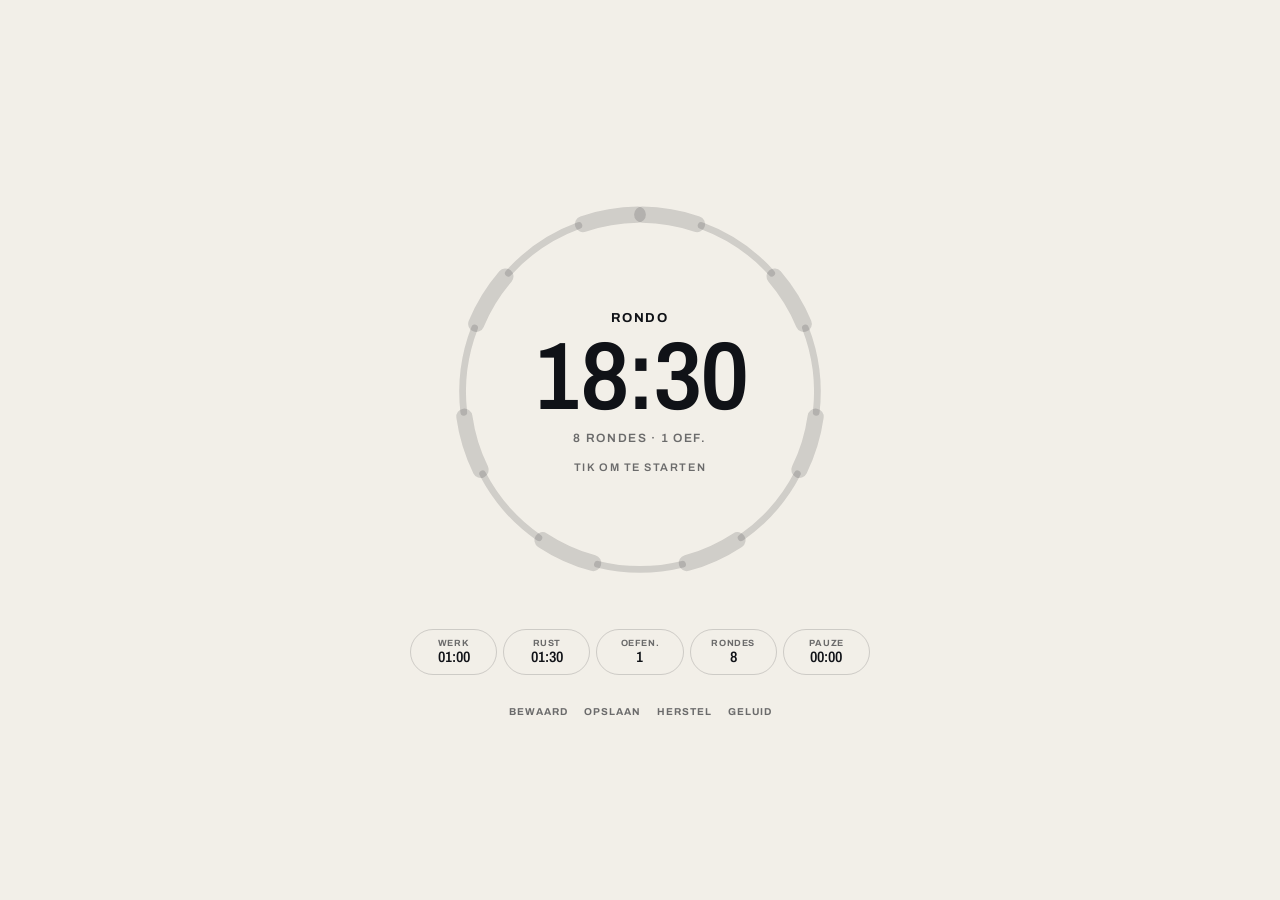
==== web/index.html @ 4c0f2338 "Add Rondo: house style, web app and interface concepts Rondo is V2 of the interval timer, rebuilt ar" ====
<!DOCTYPE html>
<html lang="nl">
<head>
<meta charset="utf-8">
<meta name="viewport" content="width=device-width, initial-scale=1, viewport-fit=cover, maximum-scale=1, user-scalable=no">
<title>Rondo</title>
<meta name="description" content="Intervaltraining als cirkelpartituur.">
<meta name="theme-color" content="#101217">
<meta name="apple-mobile-web-app-capable" content="yes">
<meta name="mobile-web-app-capable" content="yes">
<meta name="apple-mobile-web-app-status-bar-style" content="black-translucent">
<meta name="apple-mobile-web-app-title" content="Rondo">
<link rel="manifest" href="manifest.webmanifest">
<link rel="apple-touch-icon" href="icons/icon-180.png">
<link rel="icon" href="icons/icon-192.png">
<link rel="preconnect" href="https://fonts.googleapis.com">
<link rel="preconnect" href="https://fonts.gstatic.com" crossorigin>
<link rel="stylesheet" href="https://fonts.googleapis.com/css2?family=Archivo:wdth,wght@62..125,400..700&display=swap">
<link rel="stylesheet" href="styles.css">
</head>
<body>

<main class="stage" id="stage">

  <!-- De cirkelpartituur -->
  <button class="score" id="score" type="button" aria-label="Starten">
    <svg class="ring" id="ring" viewBox="0 0 320 320" aria-hidden="true">
      <g id="arcsDone"></g>
      <g id="arcsNext"></g>
      <g id="arcsNow"></g>
    </svg>

    <div class="readout">
      <span class="phase" id="phase">Rondo</span>
      <span class="clock" id="clock">18:30</span>
      <span class="meta" id="meta">8 rondes · 18:30</span>
      <span class="cue" id="cue">tik om te starten</span>
    </div>
  </button>

  <!-- Instellingen -->
  <nav class="chips" id="chips" aria-label="Instellingen">
    <button class="chip" type="button" data-field="work"><small>Werk</small><b id="vWork">00:45</b></button>
    <button class="chip" type="button" data-field="rest"><small>Rust</small><b id="vRest">01:15</b></button>
    <button class="chip" type="button" data-field="exercises"><small>Oefen.</small><b id="vExercises">1</b></button>
    <button class="chip" type="button" data-field="rounds"><small>Rondes</small><b id="vRounds">8</b></button>
    <button class="chip" type="button" data-field="resetRound"><small>Pauze</small><b id="vResetRound">00:00</b></button>
  </nav>

  <div class="bar">
    <button class="link" id="btnLibrary" type="button">Bewaard</button>
    <button class="link" id="btnSave" type="button">Opslaan</button>
    <button class="link" id="btnReset" type="button">Herstel</button>
    <button class="link" id="btnSound" type="button" aria-pressed="true">Geluid</button>
  </div>
</main>

<!-- Bewerken -->
<div class="sheet-wrap" id="editWrap" hidden>
  <div class="scrim" data-close></div>
  <section class="sheet" role="dialog" aria-modal="true" aria-labelledby="editTitle">
    <h2 id="editTitle">Werk</h2>
    <div class="dial">
      <button class="nudge" id="less" type="button" aria-label="Minder">–</button>
      <output class="dial-value" id="editValue">00:45</output>
      <button class="nudge" id="more" type="button" aria-label="Meer">+</button>
    </div>
    <div class="presets" id="presets"></div>
    <div class="sheet-bar">
      <button class="link" data-close type="button">Annuleren</button>
      <button class="solid" id="editOk" type="button">Klaar</button>
    </div>
  </section>
</div>

<!-- Bewaarde trainingen -->
<div class="sheet-wrap" id="libWrap" hidden>
  <div class="scrim" data-close></div>
  <section class="sheet" role="dialog" aria-modal="true" aria-labelledby="libTitle">
    <h2 id="libTitle">Bewaarde trainingen</h2>
    <div class="library" id="library"></div>
    <div class="sheet-bar">
      <button class="link" data-close type="button">Sluiten</button>
    </div>
  </section>
</div>

<script src="app.js"></script>
</body>
</html>
---- web/styles.css ----
/* Rondo — de cirkelpartituur. Zie BRAND.md. */

:root {
  --ink: #101217;
  --ink-2: #191c23;
  --bone: #f2efe8;
  --pulse: #ff2e63;
  --deep: #00c2a8;
  --amber: #ffb443;

  --bg: var(--ink);
  --fg: var(--bone);
  --raised: var(--ink-2);
  --hair: rgba(242, 239, 232, .18);
  --mute: rgba(242, 239, 232, .55);
  --accent: var(--bone);

  --safe-t: env(safe-area-inset-top, 0px);
  --safe-b: env(safe-area-inset-bottom, 0px);
}

/* Papier: dezelfde partituur, omgekeerd. Accenten een tint dieper zodat ze
   op bot leesbaar blijven. */
@media (prefers-color-scheme: light) {
  :root:not([data-theme="dark"]) {
    --pulse: #e31b50;
    --deep: #00897b;
    --amber: #a86a00;
    --bg: var(--bone);
    --fg: var(--ink);
    --raised: #e6e2d9;
    --hair: rgba(16, 18, 23, .16);
    --mute: rgba(16, 18, 23, .6);
    --accent: var(--ink);
  }
}

:root[data-theme="light"] {
  --pulse: #e31b50;
  --deep: #00897b;
  --amber: #a86a00;
  --bg: var(--bone);
  --fg: var(--ink);
  --raised: #e6e2d9;
  --hair: rgba(16, 18, 23, .16);
  --mute: rgba(16, 18, 23, .6);
  --accent: var(--ink);
}

* { box-sizing: border-box; -webkit-tap-highlight-color: transparent; }

html, body {
  margin: 0;
  min-height: 100%;
  background: var(--bg);
  color: var(--fg);
  font-family: Archivo, system-ui, -apple-system, "Segoe UI", sans-serif;
  -webkit-user-select: none;
  user-select: none;
  transition: background-color .4s ease, color .4s ease;
}

body.is-work { --accent: var(--pulse); }
body.is-rest { --accent: var(--deep); }
body.is-reset { --accent: var(--amber); }

/* ── Toneel ─────────────────────────────────────────────────────── */
.stage {
  min-height: 100svh;
  display: flex;
  flex-direction: column;
  align-items: center;
  justify-content: center;
  gap: 22px;
  padding: calc(var(--safe-t) + 16px) 14px calc(var(--safe-b) + 14px);
}

/* ── De partituur ───────────────────────────────────────────────── */
.score {
  position: relative;
  width: min(88vw, 50svh, 430px);
  aspect-ratio: 1;
  flex: 0 0 auto;
  border: 0;
  padding: 0;
  background: none;
  color: inherit;
  font: inherit;
  cursor: pointer;
  display: grid;
  place-items: center;
}

.ring { position: absolute; inset: 0; width: 100%; height: 100%; overflow: visible; }

.ring path {
  fill: none;
  stroke-linecap: round;
  transition: stroke .4s ease, opacity .4s ease;
}

.readout {
  display: flex;
  flex-direction: column;
  align-items: center;
  gap: 2px;
  pointer-events: none;
}

.phase {
  font-size: clamp(11px, 2.9vw, 13px);
  font-weight: 700;
  letter-spacing: .14em;
  text-transform: uppercase;
  color: var(--accent);
  transition: color .4s ease;
}

.clock {
  font-size: clamp(54px, 17vw, 96px);
  font-weight: 600;
  font-variation-settings: "wdth" 85, "wght" 600;
  font-variant-numeric: tabular-nums;
  letter-spacing: -.02em;
  line-height: 1;
  margin: 2px 0 4px;
}

.meta {
  font-size: clamp(10px, 2.6vw, 12px);
  font-weight: 600;
  letter-spacing: .14em;
  text-transform: uppercase;
  color: var(--mute);
}

.cue {
  margin-top: 14px;
  font-size: 11px;
  font-weight: 600;
  letter-spacing: .14em;
  text-transform: uppercase;
  color: var(--mute);
  opacity: 1;
  transition: opacity .3s ease;
  pointer-events: none;
}
.score.is-live .cue { opacity: 0; }

/* ── Instelchips ────────────────────────────────────────────────── */
.chips {
  display: grid;
  grid-template-columns: repeat(5, minmax(0, 1fr));
  gap: 6px;
  width: 100%;
  max-width: 460px;
}

@media (max-width: 330px) {
  .chips { grid-template-columns: repeat(3, minmax(0, 1fr)); }
}

.chip {
  display: flex;
  flex-direction: column;
  align-items: center;
  gap: 1px;
  min-width: 0;
  padding: 8px 6px 9px;
  border: 1px solid var(--hair);
  border-radius: 999px;
  background: none;
  color: var(--fg);
  font: inherit;
  cursor: pointer;
  transition: border-color .2s ease, background-color .2s ease;
}
.chip:active { background: var(--raised); }
.chip.is-live { border-color: var(--accent); }

.chip small {
  font-size: 9px;
  font-weight: 700;
  letter-spacing: .07em;
  text-transform: uppercase;
  color: var(--mute);
}

.chip b {
  font-size: 15px;
  font-weight: 600;
  font-variation-settings: "wdth" 80, "wght" 600;
  font-variant-numeric: tabular-nums;
}

/* ── Onderbalk ──────────────────────────────────────────────────── */
.bar { display: flex; justify-content: center; gap: 2px; }

.link {
  border: 0;
  background: none;
  color: var(--mute);
  font: inherit;
  font-size: 10px;
  font-weight: 700;
  letter-spacing: .1em;
  text-transform: uppercase;
  padding: 9px 7px;
  cursor: pointer;
  transition: color .2s ease;
}
.link:hover, .link:focus-visible { color: var(--fg); }
.link[aria-pressed="false"] { opacity: .45; }

:focus-visible { outline: 2px solid var(--accent); outline-offset: 3px; border-radius: 4px; }

/* ── Sheets ─────────────────────────────────────────────────────── */
.sheet-wrap { position: fixed; inset: 0; z-index: 20; display: flex; align-items: flex-end; justify-content: center; }
.sheet-wrap[hidden] { display: none; }
.scrim { position: absolute; inset: 0; background: rgba(0, 0, 0, .6); }

.sheet {
  position: relative;
  width: min(100%, 460px);
  background: var(--bg);
  border: 1px solid var(--hair);
  border-bottom: 0;
  border-radius: 20px 20px 0 0;
  padding: 22px 20px calc(var(--safe-b) + 18px);
  animation: rise .22s ease-out;
}
@keyframes rise { from { transform: translateY(20px); opacity: .5; } }

.sheet h2 {
  margin: 0 0 20px;
  font-size: 11px;
  font-weight: 700;
  letter-spacing: .16em;
  text-transform: uppercase;
  color: var(--mute);
  text-align: center;
}

.dial { display: grid; grid-template-columns: 56px 1fr 56px; align-items: center; gap: 10px; }

.nudge {
  height: 56px;
  border: 1px solid var(--hair);
  border-radius: 50%;
  background: none;
  color: var(--fg);
  font-size: 24px;
  font-weight: 400;
  cursor: pointer;
}
.nudge:active { background: var(--raised); }

.dial-value {
  text-align: center;
  font-size: 46px;
  font-weight: 600;
  font-variation-settings: "wdth" 85, "wght" 600;
  font-variant-numeric: tabular-nums;
  letter-spacing: -.02em;
}

.presets { display: flex; flex-wrap: wrap; gap: 7px; justify-content: center; margin-top: 20px; }

.preset {
  border: 1px solid var(--hair);
  border-radius: 999px;
  background: none;
  color: var(--fg);
  padding: 8px 14px;
  font: inherit;
  font-size: 13px;
  font-weight: 600;
  font-variant-numeric: tabular-nums;
  cursor: pointer;
}
.preset[aria-pressed="true"] { background: var(--fg); border-color: var(--fg); color: var(--bg); }

.sheet-bar { display: flex; align-items: center; justify-content: space-between; gap: 10px; margin-top: 22px; }

.solid {
  flex: 1;
  min-height: 48px;
  border: 0;
  border-radius: 999px;
  background: var(--fg);
  color: var(--bg);
  font: inherit;
  font-size: 12px;
  font-weight: 700;
  letter-spacing: .14em;
  text-transform: uppercase;
  cursor: pointer;
}

.library { display: flex; flex-direction: column; gap: 7px; max-height: 46svh; overflow-y: auto; }

.saved {
  display: grid;
  grid-template-columns: 1fr auto;
  align-items: center;
  gap: 10px;
  padding: 13px 16px;
  border: 1px solid var(--hair);
  border-radius: 14px;
  background: none;
  color: var(--fg);
  font: inherit;
  text-align: left;
  cursor: pointer;
}
.saved:active { background: var(--raised); }
.saved b { font-size: 14px; font-weight: 600; }
.saved small { display: block; margin-top: 2px; font-size: 12px; color: var(--mute); font-variant-numeric: tabular-nums; }
.saved span { font-size: 11px; font-weight: 700; letter-spacing: .12em; color: var(--mute); }

.empty { padding: 20px 0; text-align: center; font-size: 13px; color: var(--mute); }

/* ── Landschap ──────────────────────────────────────────────────── */
@media (orientation: landscape) and (max-height: 540px) {
  .stage { flex-direction: row; flex-wrap: wrap; gap: 24px; }
  .score { width: min(42svh, 300px); }
  .chips { max-width: 260px; }
  .bar { flex-basis: 100%; }
}

@media (prefers-reduced-motion: reduce) {
  * { animation: none !important; }
  html, body, .ring path, .phase { transition: none !important; }
}
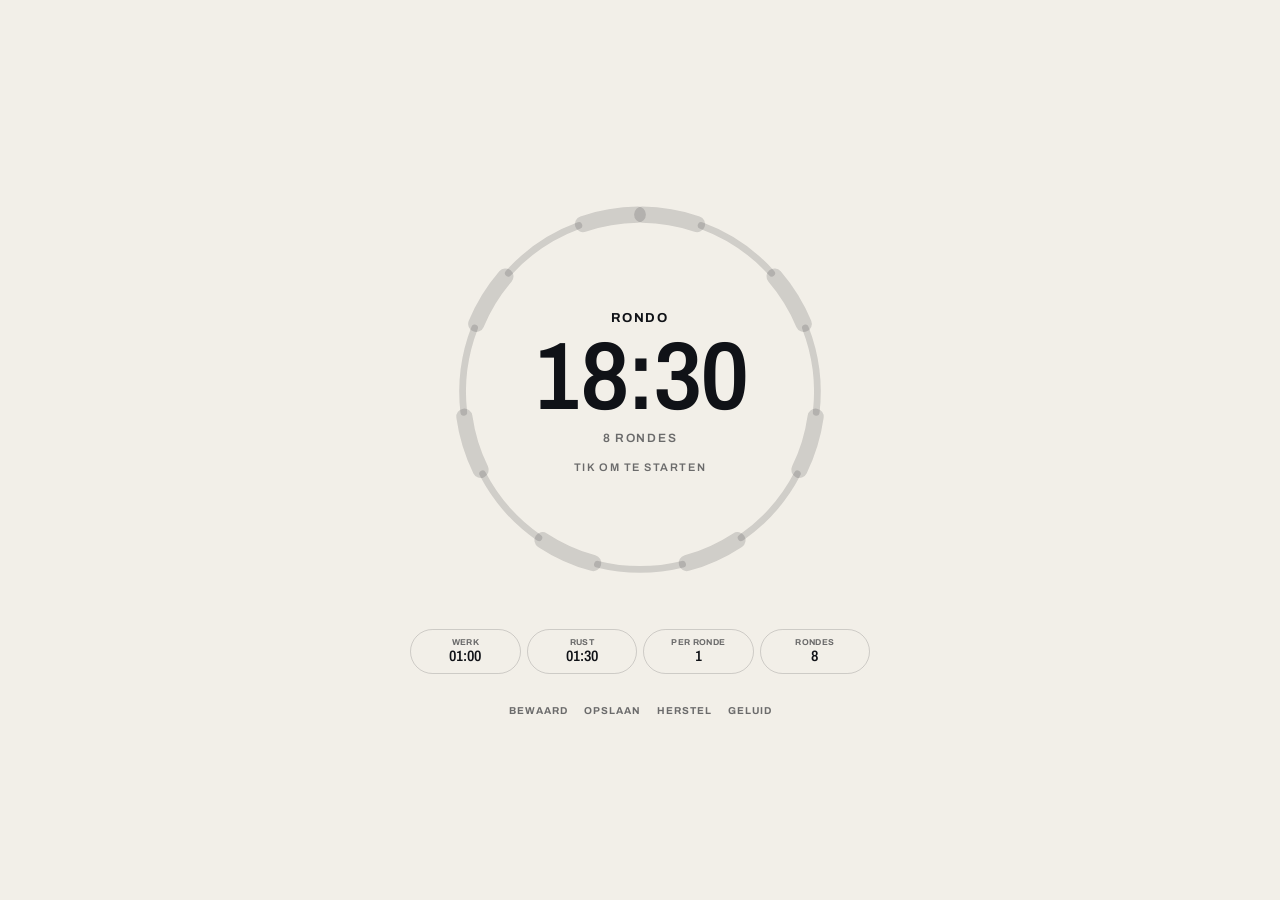
==== commit c9d040d7: "Name the per-round setting for what it does, and hide an idle pause Reported from use: the differenc" ====
--- a/web/index.html
+++ b/web/index.html
@@ -42,7 +42,7 @@
   <nav class="chips" id="chips" aria-label="Instellingen">
     <button class="chip" type="button" data-field="work"><small>Werk</small><b id="vWork">00:45</b></button>
     <button class="chip" type="button" data-field="rest"><small>Rust</small><b id="vRest">01:15</b></button>
-    <button class="chip" type="button" data-field="exercises"><small>Oefen.</small><b id="vExercises">1</b></button>
+    <button class="chip" type="button" data-field="exercises"><small>Per ronde</small><b id="vExercises">1</b></button>
     <button class="chip" type="button" data-field="rounds"><small>Rondes</small><b id="vRounds">8</b></button>
     <button class="chip" type="button" data-field="resetRound"><small>Pauze</small><b id="vResetRound">00:00</b></button>
   </nav>
@@ -60,6 +60,7 @@
   <div class="scrim" data-close></div>
   <section class="sheet" role="dialog" aria-modal="true" aria-labelledby="editTitle">
     <h2 id="editTitle">Werk</h2>
+    <p class="sheet-note" id="editNote" hidden></p>
     <div class="dial">
       <button class="nudge" id="less" type="button" aria-label="Minder">–</button>
       <output class="dial-value" id="editValue">00:45</output>
--- a/web/styles.css
+++ b/web/styles.css
@@ -150,14 +150,17 @@
 /* ── Instelchips ────────────────────────────────────────────────── */
 .chips {
   display: grid;
-  grid-template-columns: repeat(5, minmax(0, 1fr));
+  grid-auto-flow: column;
+  grid-auto-columns: minmax(0, 1fr);
   gap: 6px;
   width: 100%;
   max-width: 460px;
 }
 
+.chip[hidden] { display: none; }
+
 @media (max-width: 330px) {
-  .chips { grid-template-columns: repeat(3, minmax(0, 1fr)); }
+  .chips { grid-auto-flow: row; grid-template-columns: repeat(3, minmax(0, 1fr)); }
 }
 
 .chip {
@@ -166,7 +169,7 @@
   align-items: center;
   gap: 1px;
   min-width: 0;
-  padding: 8px 6px 9px;
+  padding: 8px 4px 9px;
   border: 1px solid var(--hair);
   border-radius: 999px;
   background: none;
@@ -179,10 +182,11 @@
 .chip.is-live { border-color: var(--accent); }
 
 .chip small {
-  font-size: 9px;
-  font-weight: 700;
-  letter-spacing: .07em;
-  text-transform: uppercase;
+  font-size: 8.5px;
+  font-weight: 700;
+  letter-spacing: .04em;
+  text-transform: uppercase;
+  white-space: nowrap;
   color: var(--mute);
 }
 
@@ -215,7 +219,15 @@
 :focus-visible { outline: 2px solid var(--accent); outline-offset: 3px; border-radius: 4px; }
 
 /* ── Sheets ─────────────────────────────────────────────────────── */
-.sheet-wrap { position: fixed; inset: 0; z-index: 20; display: flex; align-items: flex-end; justify-content: center; }
+.sheet-wrap {
+  position: fixed;
+  inset: 0;
+  height: 100dvh;
+  z-index: 20;
+  display: flex;
+  align-items: flex-end;
+  justify-content: center;
+}
 .sheet-wrap[hidden] { display: none; }
 .scrim { position: absolute; inset: 0; background: rgba(0, 0, 0, .6); }
 
@@ -227,9 +239,21 @@
   border-bottom: 0;
   border-radius: 20px 20px 0 0;
   padding: 22px 20px calc(var(--safe-b) + 18px);
-  animation: rise .22s ease-out;
-}
-@keyframes rise { from { transform: translateY(20px); opacity: .5; } }
+  animation: rise .2s ease-out;
+}
+
+/* Bewust zonder transform: een verschoven laag kan op iOS zijn aanraakzone
+   op de oude plek houden, waardoor je net naast de knoppen tikt. */
+@keyframes rise { from { opacity: 0; } }
+
+.sheet-note {
+  margin: -12px 0 18px;
+  font-size: 13px;
+  line-height: 1.45;
+  color: var(--mute);
+  text-align: center;
+}
+.sheet-note[hidden] { display: none; }
 
 .sheet h2 {
   margin: 0 0 20px;
@@ -264,16 +288,22 @@
   letter-spacing: -.02em;
 }
 
-.presets { display: flex; flex-wrap: wrap; gap: 7px; justify-content: center; margin-top: 20px; }
+.presets {
+  display: grid;
+  grid-template-columns: repeat(3, minmax(0, 1fr));
+  gap: 8px;
+  margin-top: 20px;
+}
 
 .preset {
   border: 1px solid var(--hair);
   border-radius: 999px;
   background: none;
   color: var(--fg);
-  padding: 8px 14px;
-  font: inherit;
-  font-size: 13px;
+  min-height: 46px;
+  padding: 8px 10px;
+  font: inherit;
+  font-size: 14px;
   font-weight: 600;
   font-variant-numeric: tabular-nums;
   cursor: pointer;
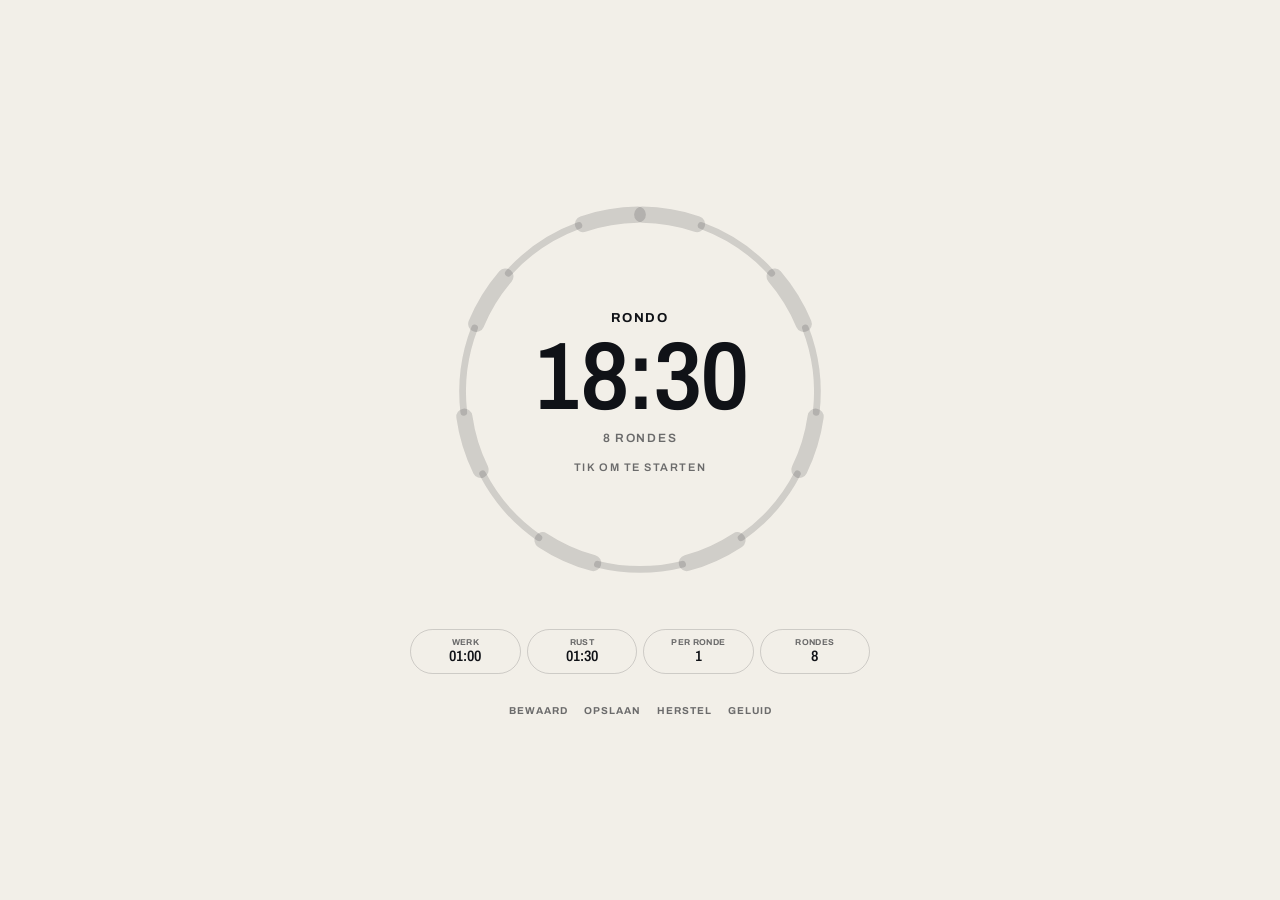
==== commit ce78a342: "Stop the home-screen app drifting away from its touch targets A second recording shows the real faul" ====
--- a/web/index.html
+++ b/web/index.html
@@ -2,13 +2,14 @@
 <html lang="nl">
 <head>
 <meta charset="utf-8">
-<meta name="viewport" content="width=device-width, initial-scale=1, viewport-fit=cover, maximum-scale=1, user-scalable=no">
+<meta name="viewport" content="width=device-width, initial-scale=1, maximum-scale=1">
 <title>Rondo</title>
 <meta name="description" content="Intervaltraining als cirkelpartituur.">
-<meta name="theme-color" content="#101217">
+<meta name="theme-color" content="#f2efe8" media="(prefers-color-scheme: light)">
+<meta name="theme-color" content="#101217" media="(prefers-color-scheme: dark)">
 <meta name="apple-mobile-web-app-capable" content="yes">
 <meta name="mobile-web-app-capable" content="yes">
-<meta name="apple-mobile-web-app-status-bar-style" content="black-translucent">
+<meta name="apple-mobile-web-app-status-bar-style" content="default">
 <meta name="apple-mobile-web-app-title" content="Rondo">
 <link rel="manifest" href="manifest.webmanifest">
 <link rel="apple-touch-icon" href="icons/icon-180.png">
--- a/web/styles.css
+++ b/web/styles.css
@@ -49,14 +49,23 @@
 
 * { box-sizing: border-box; -webkit-tap-highlight-color: transparent; }
 
+/* iOS negeert user-scalable=no. touch-action: manipulation zet alleen de
+   dubbeltik-zoom uit — knijpen om te vergroten blijft gewoon werken. */
+button, .chip, .preset, .link, .nudge, .solid, .score, .saved { touch-action: manipulation; }
+
+/* Vaste schil: het document zelf scrolt of verschuift nooit. Alles wat kan
+   scrollen doet dat binnen .stage. Op iOS is dat de enige opzet waarbij een
+   beginscherm-app zijn aanraakzones niet kan laten wegdrijven. */
 html, body {
   margin: 0;
-  min-height: 100%;
+  height: 100%;
+  overflow: hidden;
   background: var(--bg);
   color: var(--fg);
   font-family: Archivo, system-ui, -apple-system, "Segoe UI", sans-serif;
   -webkit-user-select: none;
   user-select: none;
+  overscroll-behavior: none;
   transition: background-color .4s ease, color .4s ease;
 }
 
@@ -64,16 +73,26 @@
 body.is-rest { --accent: var(--deep); }
 body.is-reset { --accent: var(--amber); }
 
+body { position: fixed; inset: 0; }
+
 /* ── Toneel ─────────────────────────────────────────────────────── */
 .stage {
-  min-height: 100svh;
+  position: absolute;
+  inset: 0;
+  overflow-y: auto;
+  -webkit-overflow-scrolling: touch;
+  overscroll-behavior: contain;
   display: flex;
   flex-direction: column;
   align-items: center;
-  justify-content: center;
   gap: 22px;
   padding: calc(var(--safe-t) + 16px) 14px calc(var(--safe-b) + 14px);
 }
+
+/* Verticaal centreren met auto-marges: anders dan justify-content: center
+   blijft de bovenkant bereikbaar als de inhoud hoger is dan het scherm. */
+.stage > :first-child { margin-top: auto; }
+.stage > :last-child { margin-bottom: auto; }
 
 /* ── De partituur ───────────────────────────────────────────────── */
 .score {
@@ -220,25 +239,26 @@
 
 /* ── Sheets ─────────────────────────────────────────────────────── */
 .sheet-wrap {
-  position: fixed;
+  position: absolute;
   inset: 0;
-  height: 100dvh;
   z-index: 20;
-  display: flex;
-  align-items: flex-end;
-  justify-content: center;
 }
 .sheet-wrap[hidden] { display: none; }
-.scrim { position: absolute; inset: 0; background: rgba(0, 0, 0, .6); }
+/* touch-action: none — slepen op de donkere laag mag de pagina niet scrollen. */
+.scrim { position: absolute; inset: 0; background: rgba(0, 0, 0, .6); touch-action: none; }
 
 .sheet {
-  position: relative;
+  position: absolute;
+  left: 0;
+  right: 0;
+  bottom: 0;
+  margin: 0 auto;
   width: min(100%, 460px);
   background: var(--bg);
   border: 1px solid var(--hair);
   border-bottom: 0;
   border-radius: 20px 20px 0 0;
-  padding: 22px 20px calc(var(--safe-b) + 18px);
+  padding: 22px 20px calc(var(--safe-b) + 24px);
   animation: rise .2s ease-out;
 }
 
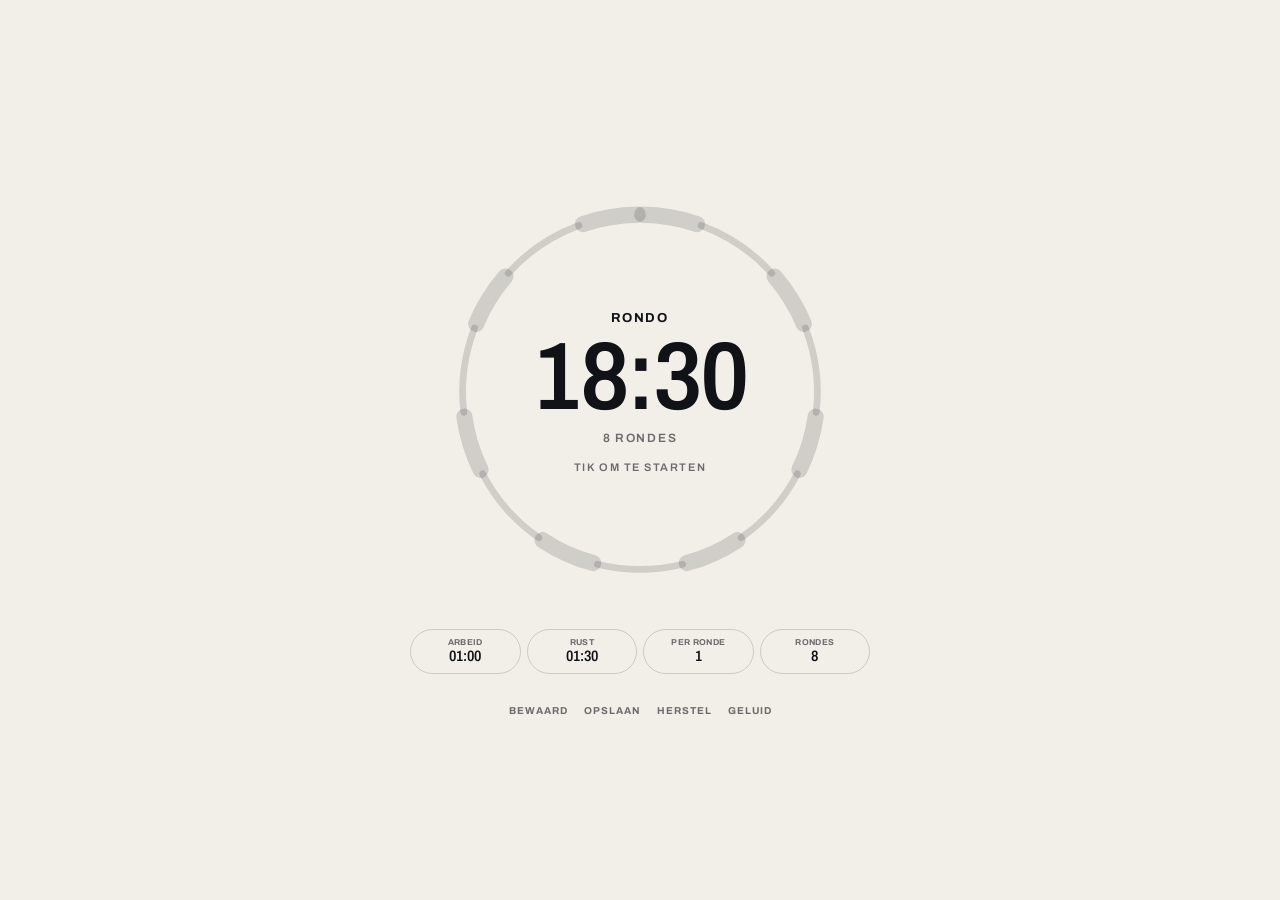
==== commit c5bc27af: "Call the work phase "Arbeid" on the web and in the house style The iPhone and Watch apps already say" ====
--- a/web/index.html
+++ b/web/index.html
@@ -41,7 +41,7 @@
 
   <!-- Instellingen -->
   <nav class="chips" id="chips" aria-label="Instellingen">
-    <button class="chip" type="button" data-field="work"><small>Werk</small><b id="vWork">00:45</b></button>
+    <button class="chip" type="button" data-field="work"><small>Arbeid</small><b id="vWork">00:45</b></button>
     <button class="chip" type="button" data-field="rest"><small>Rust</small><b id="vRest">01:15</b></button>
     <button class="chip" type="button" data-field="exercises"><small>Per ronde</small><b id="vExercises">1</b></button>
     <button class="chip" type="button" data-field="rounds"><small>Rondes</small><b id="vRounds">8</b></button>
@@ -60,7 +60,7 @@
 <div class="sheet-wrap" id="editWrap" hidden>
   <div class="scrim" data-close></div>
   <section class="sheet" role="dialog" aria-modal="true" aria-labelledby="editTitle">
-    <h2 id="editTitle">Werk</h2>
+    <h2 id="editTitle">Arbeid</h2>
     <p class="sheet-note" id="editNote" hidden></p>
     <div class="dial">
       <button class="nudge" id="less" type="button" aria-label="Minder">–</button>
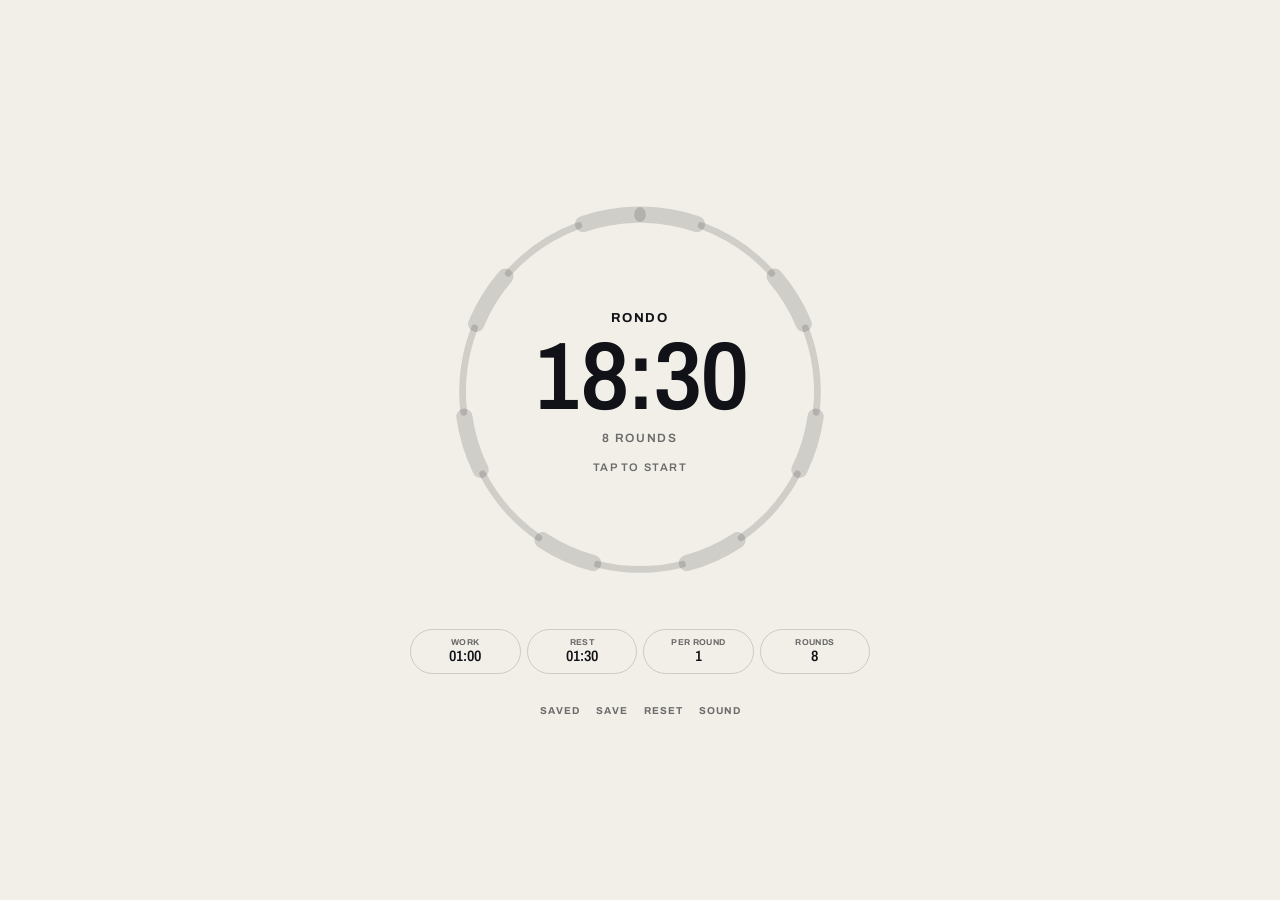
==== commit c883ee67: "Offer the web app in English as well as Dutch The interface follows the device language: Dutch for a" ====
--- a/web/index.html
+++ b/web/index.html
@@ -40,19 +40,19 @@
   </button>
 
   <!-- Instellingen -->
-  <nav class="chips" id="chips" aria-label="Instellingen">
-    <button class="chip" type="button" data-field="work"><small>Arbeid</small><b id="vWork">00:45</b></button>
-    <button class="chip" type="button" data-field="rest"><small>Rust</small><b id="vRest">01:15</b></button>
-    <button class="chip" type="button" data-field="exercises"><small>Per ronde</small><b id="vExercises">1</b></button>
-    <button class="chip" type="button" data-field="rounds"><small>Rondes</small><b id="vRounds">8</b></button>
-    <button class="chip" type="button" data-field="resetRound"><small>Pauze</small><b id="vResetRound">00:00</b></button>
+  <nav class="chips" id="chips" aria-label="Instellingen" data-i18n-aria="settings">
+    <button class="chip" type="button" data-field="work"><small data-i18n="work">Arbeid</small><b id="vWork">00:45</b></button>
+    <button class="chip" type="button" data-field="rest"><small data-i18n="rest">Rust</small><b id="vRest">01:15</b></button>
+    <button class="chip" type="button" data-field="exercises"><small data-i18n="perRound">Per ronde</small><b id="vExercises">1</b></button>
+    <button class="chip" type="button" data-field="rounds"><small data-i18n="rounds">Rondes</small><b id="vRounds">8</b></button>
+    <button class="chip" type="button" data-field="resetRound"><small data-i18n="pause">Pauze</small><b id="vResetRound">00:00</b></button>
   </nav>
 
   <div class="bar">
-    <button class="link" id="btnLibrary" type="button">Bewaard</button>
-    <button class="link" id="btnSave" type="button">Opslaan</button>
-    <button class="link" id="btnReset" type="button">Herstel</button>
-    <button class="link" id="btnSound" type="button" aria-pressed="true">Geluid</button>
+    <button class="link" id="btnLibrary" type="button" data-i18n="saved">Bewaard</button>
+    <button class="link" id="btnSave" type="button" data-i18n="save">Opslaan</button>
+    <button class="link" id="btnReset" type="button" data-i18n="reset">Herstel</button>
+    <button class="link" id="btnSound" type="button" aria-pressed="true" data-i18n="sound">Geluid</button>
   </div>
 </main>
 
@@ -63,14 +63,14 @@
     <h2 id="editTitle">Arbeid</h2>
     <p class="sheet-note" id="editNote" hidden></p>
     <div class="dial">
-      <button class="nudge" id="less" type="button" aria-label="Minder">–</button>
+      <button class="nudge" id="less" type="button" aria-label="Minder" data-i18n-aria="less">–</button>
       <output class="dial-value" id="editValue">00:45</output>
-      <button class="nudge" id="more" type="button" aria-label="Meer">+</button>
+      <button class="nudge" id="more" type="button" aria-label="Meer" data-i18n-aria="more">+</button>
     </div>
     <div class="presets" id="presets"></div>
     <div class="sheet-bar">
-      <button class="link" data-close type="button">Annuleren</button>
-      <button class="solid" id="editOk" type="button">Klaar</button>
+      <button class="link" data-close type="button" data-i18n="cancel">Annuleren</button>
+      <button class="solid" id="editOk" type="button" data-i18n="done">Klaar</button>
     </div>
   </section>
 </div>
@@ -79,10 +79,10 @@
 <div class="sheet-wrap" id="libWrap" hidden>
   <div class="scrim" data-close></div>
   <section class="sheet" role="dialog" aria-modal="true" aria-labelledby="libTitle">
-    <h2 id="libTitle">Bewaarde trainingen</h2>
+    <h2 id="libTitle" data-i18n="library">Bewaarde trainingen</h2>
     <div class="library" id="library"></div>
     <div class="sheet-bar">
-      <button class="link" data-close type="button">Sluiten</button>
+      <button class="link" data-close type="button" data-i18n="close">Sluiten</button>
     </div>
   </section>
 </div>
